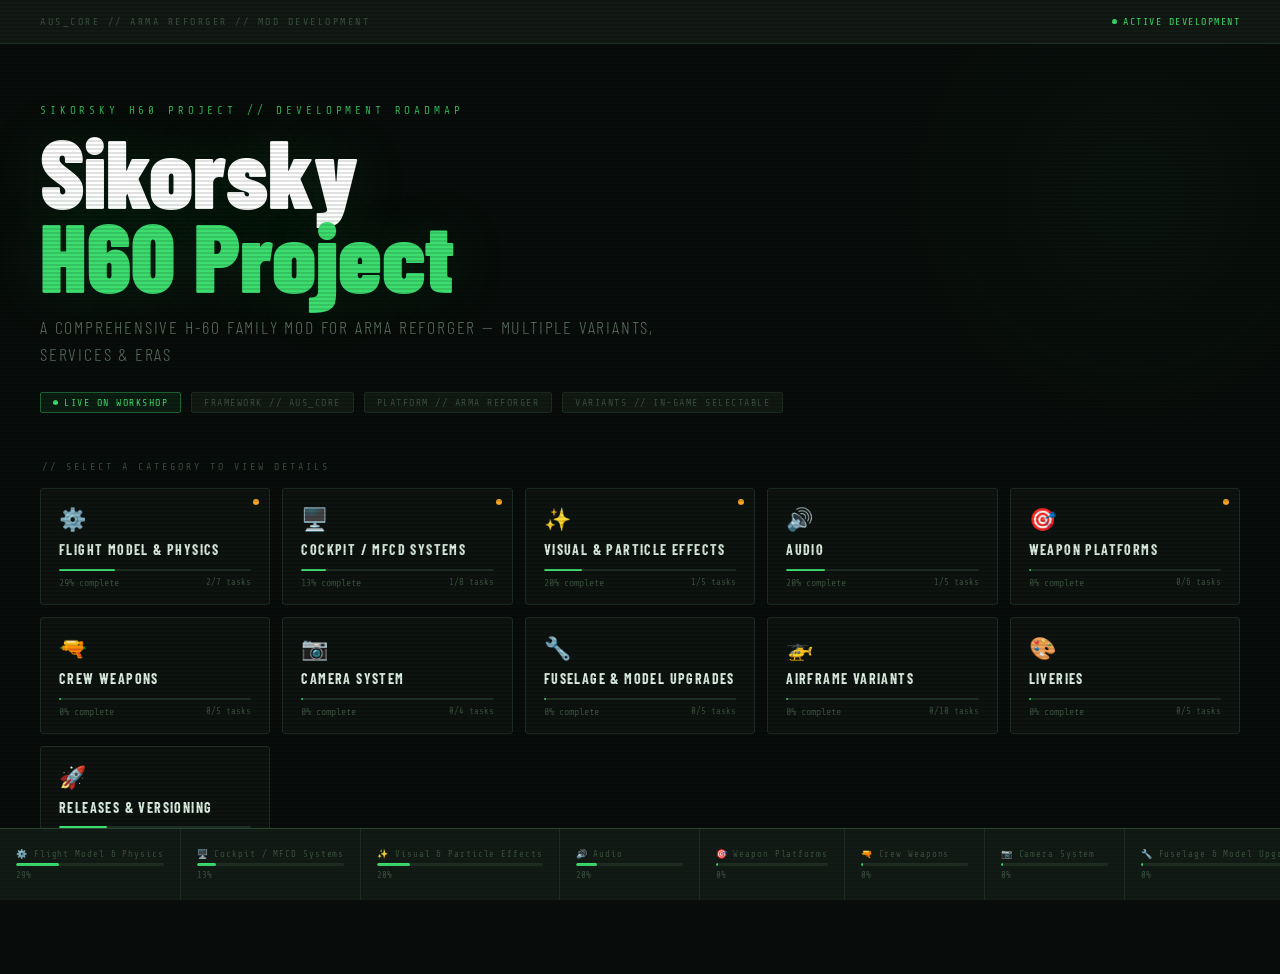
==== index.html @ 3d7a8bf0 "Updated roadmap build v1" ====
<!DOCTYPE html>
<html lang="en">
<head>
<meta charset="UTF-8">
<meta name="viewport" content="width=device-width, initial-scale=1.0">
<title>Sikorsky H60 Project — Development Roadmap</title>
<link href="https://fonts.googleapis.com/css2?family=Share+Tech+Mono&family=Barlow+Condensed:wght@300;400;600;700;900&family=Barlow:wght@300;400;500&display=swap" rel="stylesheet">
<link rel="stylesheet" href="shared.css">
<style>
  /* Index-specific: no sidebar offset for hero */
  body { display: block; }

  .hero {
    min-height: 100vh;
    padding-bottom: var(--timeline-h);
    display: flex;
    flex-direction: column;
  }

  /* Scanline + noise */
  .hero::before {
    content: '';
    position: fixed; inset: 0;
    background: repeating-linear-gradient(0deg, transparent, transparent 2px, rgba(0,0,0,0.06) 2px, rgba(0,0,0,0.06) 4px);
    pointer-events: none; z-index: 10;
  }

  /* Top bar */
  .top-bar {
    display: flex;
    align-items: center;
    justify-content: space-between;
    padding: 16px 40px;
    border-bottom: 1px solid var(--border);
    background: var(--surface2);
    position: relative; z-index: 5;
  }

  .top-bar-brand {
    font-family: 'Share Tech Mono', monospace;
    font-size: 10px;
    color: var(--text-muted);
    letter-spacing: 0.25em;
    text-transform: uppercase;
  }

  .top-bar-status {
    display: flex;
    align-items: center;
    gap: 6px;
    font-family: 'Share Tech Mono', monospace;
    font-size: 10px;
    color: var(--green);
    letter-spacing: 0.15em;
    text-transform: uppercase;
  }

  /* Hero section */
  .hero-main {
    flex: 1;
    display: flex;
    flex-direction: column;
    justify-content: center;
    padding: 60px 40px 40px;
    position: relative;
    overflow: hidden;
  }

  .hero-main::before {
    content: '';
    position: absolute;
    top: -100px; right: -100px;
    width: 500px; height: 500px;
    background: radial-gradient(circle, rgba(61,220,110,0.04) 0%, transparent 70%);
    pointer-events: none;
  }

  .hero-designation {
    font-family: 'Share Tech Mono', monospace;
    font-size: 11px;
    color: var(--green);
    letter-spacing: 0.35em;
    text-transform: uppercase;
    margin-bottom: 12px;
    opacity: 0.8;
  }

  .hero-title {
    font-family: 'Barlow Condensed', sans-serif;
    font-weight: 900;
    font-size: clamp(48px, 8vw, 96px);
    line-height: 0.88;
    color: #fff;
    text-shadow: 0 0 60px rgba(61,220,110,0.15);
    margin-bottom: 16px;
  }

  .hero-title span { color: var(--green); }

  .hero-subtitle {
    font-family: 'Barlow Condensed', sans-serif;
    font-weight: 300;
    font-size: clamp(14px, 2vw, 18px);
    color: var(--text-dim);
    letter-spacing: 0.1em;
    text-transform: uppercase;
    max-width: 640px;
    line-height: 1.5;
    margin-bottom: 24px;
  }

  .hero-badges {
    display: flex;
    gap: 10px;
    flex-wrap: wrap;
    margin-bottom: 48px;
  }

  .badge {
    display: inline-flex;
    align-items: center;
    gap: 6px;
    border-radius: 2px;
    padding: 4px 12px;
    font-family: 'Share Tech Mono', monospace;
    font-size: 10px;
    letter-spacing: 0.15em;
    text-transform: uppercase;
  }

  .badge-green { background: rgba(61,220,110,0.08); border: 1px solid var(--green-dim); color: var(--green); }
  .badge-dim   { background: rgba(30,45,34,0.4);    border: 1px solid var(--border);    color: var(--text-muted); }

  /* Category cards */
  .cards-heading {
    font-family: 'Share Tech Mono', monospace;
    font-size: 10px;
    color: var(--text-muted);
    letter-spacing: 0.3em;
    text-transform: uppercase;
    margin-bottom: 16px;
    padding-left: 2px;
  }

  .cards-grid {
    display: grid;
    grid-template-columns: repeat(auto-fill, minmax(220px, 1fr));
    gap: 12px;
  }

  .cat-card {
    display: block;
    background: var(--surface);
    border: 1px solid var(--border);
    border-radius: 3px;
    padding: 16px 18px;
    transition: all 0.2s;
    position: relative;
    overflow: hidden;
  }

  .cat-card::before {
    content: '';
    position: absolute;
    bottom: 0; left: 0; right: 0;
    height: 2px;
    background: var(--green);
    transform: scaleX(0);
    transform-origin: left;
    transition: transform 0.2s;
  }

  .cat-card:hover {
    border-color: var(--border-bright);
    background: rgba(13,20,16,0.95);
    transform: translateY(-2px);
  }

  .cat-card:hover::before { transform: scaleX(1); }

  .cat-icon { font-size: 22px; margin-bottom: 10px; display: block; }

  .cat-name {
    font-family: 'Barlow Condensed', sans-serif;
    font-weight: 700;
    font-size: 14px;
    letter-spacing: 0.1em;
    text-transform: uppercase;
    color: #ddeee2;
    margin-bottom: 10px;
    line-height: 1.2;
  }

  .cat-progress {
    width: 100%;
    height: 2px;
    background: var(--border);
    border-radius: 2px;
    overflow: hidden;
    margin-bottom: 6px;
  }

  .cat-fill {
    height: 100%;
    background: var(--green);
    border-radius: 2px;
    min-width: 2px;
  }

  .cat-stats {
    display: flex;
    justify-content: space-between;
    align-items: center;
  }

  .cat-pct {
    font-family: 'Share Tech Mono', monospace;
    font-size: 10px;
    color: var(--text-muted);
  }

  .cat-card:hover .cat-pct { color: var(--green); }

  .cat-count {
    font-family: 'Share Tech Mono', monospace;
    font-size: 9px;
    color: var(--text-muted);
  }

  /* WIP indicator */
  .cat-wip {
    position: absolute;
    top: 10px; right: 10px;
    width: 6px; height: 6px;
    border-radius: 50%;
    background: var(--amber);
    animation: pulse-amber 2s infinite;
  }

  @keyframes pulse-amber {
    0%, 100% { opacity: 1; box-shadow: 0 0 4px var(--amber); }
    50% { opacity: 0.3; box-shadow: none; }
  }

  @media (max-width: 600px) {
    .hero-main { padding: 48px 20px 32px; }
    .top-bar { padding: 12px 20px; }
    .cards-grid { grid-template-columns: 1fr 1fr; }
  }
</style>
</head>
<body>
<div class="hero">
  <div class="top-bar">
    <div class="top-bar-brand">AUS_CORE // ARMA REFORGER // MOD DEVELOPMENT</div>
    <div class="top-bar-status">
      <div class="status-dot"></div>
      Active Development
    </div>
  </div>

  <div class="hero-main">
    <div class="hero-designation">Sikorsky H60 Project // Development Roadmap</div>
    <div class="hero-title">Sikorsky<br><span>H60 Project</span></div>
    <div class="hero-subtitle">A comprehensive H-60 family mod for Arma Reforger — multiple variants, services &amp; eras</div>

    <div class="hero-badges">
      <div class="badge badge-green"><div class="status-dot"></div>Live on Workshop</div>
      <div class="badge badge-dim">Framework // AUS_CORE</div>
      <div class="badge badge-dim">Platform // Arma Reforger</div>
      <div class="badge badge-dim">Variants // In-Game Selectable</div>
    </div>

    <div class="cards-heading">// Select a category to view details</div>
    <div class="cards-grid" id="cards-grid"></div>
  </div>
</div>

<div id="timeline-mount"></div>

<script src="shared.js"></script>
<script>
  // Build category cards
  const grid = document.getElementById('cards-grid');
  const wip = ['flight-model', 'cockpit', 'visual-fx', 'weapon-platforms'];

  CATEGORIES.forEach(c => {
    const pct = Math.round((c.done / c.total) * 100);
    const card = document.createElement('a');
    card.href = c.file;
    card.className = 'cat-card';
    card.innerHTML = `
      ${wip.includes(c.id) ? '<div class="cat-wip"></div>' : ''}
      <span class="cat-icon">${c.icon}</span>
      <div class="cat-name">${c.label}</div>
      <div class="cat-progress"><div class="cat-fill" style="width:${pct}%"></div></div>
      <div class="cat-stats">
        <span class="cat-pct">${pct}% complete</span>
        <span class="cat-count">${c.done}/${c.total} tasks</span>
      </div>`;
    grid.appendChild(card);
  });

  // Timeline only (no sidebar on landing)
  const timelineEl = document.getElementById('timeline-mount');
  if (timelineEl) {
    // Inline a custom timeline for landing (no active)
    const bars = CATEGORIES.map(c => {
      const p = Math.round((c.done / c.total) * 100);
      return `<a href="${c.file}" class="tl-item" title="${c.label}: ${p}% complete">
        <div class="tl-label">${c.icon} ${c.label}</div>
        <div class="tl-track"><div class="tl-fill" style="width:${p}%"></div></div>
        <div class="tl-pct">${p}%</div>
      </a>`;
    }).join('');
    timelineEl.innerHTML = `<div class="timeline-bar" style="left:0"><div class="tl-scroll">${bars}</div></div>`;
  }
</script>
</body>
</html>
---- shared.css ----
/* ── VARIABLES ── */
:root {
  --bg: #080c0a;
  --surface: #0d1410;
  --surface2: #121a15;
  --border: #1e2d22;
  --border-bright: #2e4a35;
  --green: #3ddc6e;
  --green-dim: #1e6b3a;
  --amber: #f5a623;
  --amber-dim: #7a5010;
  --red: #e05252;
  --blue: #52a8e0;
  --purple: #a07adc;
  --teal: #3dccc8;
  --text: #c8d8cc;
  --text-dim: #5a7060;
  --text-muted: #3a4f3e;
  --sidebar-w: 240px;
  --timeline-h: 72px;
}

/* ── RESET ── */
*, *::before, *::after { margin: 0; padding: 0; box-sizing: border-box; }
a { text-decoration: none; color: inherit; }

/* ── BODY ── */
body {
  background: var(--bg);
  color: var(--text);
  font-family: 'Barlow', sans-serif;
  font-weight: 300;
  min-height: 100vh;
  display: flex;
  overflow-x: hidden;
}

/* Scanlines */
body::before {
  content: '';
  position: fixed; inset: 0;
  background: repeating-linear-gradient(0deg, transparent, transparent 2px, rgba(0,0,0,0.06) 2px, rgba(0,0,0,0.06) 4px);
  pointer-events: none; z-index: 2000;
}

/* ── SIDEBAR ── */
.sidebar {
  width: var(--sidebar-w);
  min-height: 100vh;
  background: var(--surface2);
  border-right: 1px solid var(--border);
  display: flex;
  flex-direction: column;
  position: fixed;
  top: 0; left: 0;
  bottom: var(--timeline-h);
  z-index: 100;
  overflow-y: auto;
  transition: transform 0.25s ease;
}

.sidebar-home {
  display: flex;
  align-items: center;
  gap: 12px;
  padding: 18px 16px;
  border-bottom: 1px solid var(--border);
  background: linear-gradient(135deg, rgba(61,220,110,0.06) 0%, transparent 100%);
}

.sidebar-logo {
  font-family: 'Barlow Condensed', sans-serif;
  font-weight: 900;
  font-size: 22px;
  color: var(--green);
  text-shadow: 0 0 20px rgba(61,220,110,0.4);
  flex-shrink: 0;
}

.sidebar-project {
  font-family: 'Barlow Condensed', sans-serif;
  font-weight: 300;
  font-size: 11px;
  color: var(--text-dim);
  letter-spacing: 0.08em;
  text-transform: uppercase;
  line-height: 1.4;
}

.sidebar-project span { color: var(--text); font-weight: 600; }

.nav-links {
  flex: 1;
  padding: 8px 0;
  overflow-y: auto;
}

.nav-link {
  display: flex;
  align-items: center;
  gap: 10px;
  padding: 9px 16px;
  font-size: 12px;
  color: var(--text-dim);
  border-left: 2px solid transparent;
  transition: all 0.15s;
  position: relative;
}

.nav-link:hover {
  background: rgba(61,220,110,0.04);
  color: var(--text);
  border-left-color: var(--green-dim);
}

.nav-link.active {
  background: rgba(61,220,110,0.07);
  color: var(--green);
  border-left-color: var(--green);
}

.nav-icon { font-size: 14px; width: 20px; text-align: center; flex-shrink: 0; }
.nav-label { flex: 1; font-family: 'Barlow', sans-serif; font-size: 12px; }
.nav-pct {
  font-family: 'Share Tech Mono', monospace;
  font-size: 9px;
  color: var(--text-muted);
  flex-shrink: 0;
}
.nav-link.active .nav-pct { color: var(--green-dim); }

.sidebar-footer {
  padding: 12px 16px;
  border-top: 1px solid var(--border);
  font-family: 'Share Tech Mono', monospace;
  font-size: 9px;
  color: var(--text-muted);
  letter-spacing: 0.15em;
  text-transform: uppercase;
}

.sidebar-toggle {
  display: none;
  position: fixed;
  top: 12px; left: 12px;
  z-index: 200;
  background: var(--surface2);
  border: 1px solid var(--border);
  color: var(--green);
  font-size: 18px;
  width: 38px; height: 38px;
  border-radius: 3px;
  cursor: pointer;
}

/* ── MAIN CONTENT ── */
.page-wrap {
  margin-left: var(--sidebar-w);
  margin-bottom: var(--timeline-h);
  flex: 1;
  min-width: 0;
}

/* ── PAGE HEADER ── */
.page-header {
  padding: 32px 40px 28px;
  border-bottom: 1px solid var(--border-bright);
  background: linear-gradient(180deg, rgba(61,220,110,0.03) 0%, transparent 100%);
  position: relative;
}

.page-header::before {
  content: '';
  position: absolute; top: 0; left: 0; right: 0; height: 1px;
  background: linear-gradient(90deg, transparent, var(--green), transparent);
  opacity: 0.5;
}

.page-designation {
  font-family: 'Share Tech Mono', monospace;
  font-size: 10px;
  color: var(--green);
  letter-spacing: 0.3em;
  text-transform: uppercase;
  margin-bottom: 6px;
  opacity: 0.7;
}

.page-title {
  font-family: 'Barlow Condensed', sans-serif;
  font-weight: 900;
  font-size: clamp(28px, 4vw, 48px);
  line-height: 0.95;
  color: #fff;
  text-shadow: 0 0 30px rgba(61,220,110,0.15);
}

.page-title span { color: var(--green); }

.page-meta {
  display: flex;
  align-items: center;
  gap: 16px;
  margin-top: 12px;
  flex-wrap: wrap;
}

.status-badge {
  display: inline-flex;
  align-items: center;
  gap: 6px;
  background: rgba(61,220,110,0.08);
  border: 1px solid var(--green-dim);
  border-radius: 2px;
  padding: 3px 10px;
  font-family: 'Share Tech Mono', monospace;
  font-size: 10px;
  color: var(--green);
  letter-spacing: 0.15em;
  text-transform: uppercase;
}

.status-dot {
  width: 5px; height: 5px;
  border-radius: 50%;
  background: var(--green);
  animation: pulse 2s infinite;
}

@keyframes pulse {
  0%, 100% { opacity: 1; box-shadow: 0 0 4px var(--green); }
  50% { opacity: 0.4; box-shadow: none; }
}

.progress-summary {
  font-family: 'Share Tech Mono', monospace;
  font-size: 10px;
  color: var(--text-muted);
  letter-spacing: 0.1em;
}

.progress-summary span { color: var(--green); }

/* ── CONTENT AREA ── */
.content {
  padding: 32px 40px;
}

/* ── TASK CARDS ── */
.task-grid {
  display: grid;
  grid-template-columns: 1fr 1fr;
  gap: 20px;
  margin-bottom: 32px;
}

.task-section {
  background: var(--surface);
  border: 1px solid var(--border);
  border-radius: 3px;
  overflow: hidden;
  transition: border-color 0.2s;
}

.task-section:hover { border-color: var(--border-bright); }
.task-section.full { grid-column: 1 / -1; }

.section-head {
  display: flex;
  align-items: center;
  gap: 10px;
  padding: 12px 18px;
  border-bottom: 1px solid var(--border);
  background: var(--surface2);
}

.section-head-title {
  font-family: 'Barlow Condensed', sans-serif;
  font-weight: 700;
  font-size: 13px;
  letter-spacing: 0.12em;
  text-transform: uppercase;
  color: #ddeee2;
  flex: 1;
}

.section-head-count {
  font-family: 'Share Tech Mono', monospace;
  font-size: 9px;
  color: var(--text-muted);
}

/* ── TASKS ── */
.task-list { padding: 10px 0; }

.task {
  display: flex;
  align-items: flex-start;
  gap: 12px;
  padding: 9px 18px;
  border-bottom: 1px solid rgba(30,45,34,0.5);
  transition: background 0.15s;
}

.task:last-child { border-bottom: none; }
.task:hover { background: rgba(61,220,110,0.03); }

.task-status {
  width: 18px; height: 18px;
  border-radius: 2px;
  flex-shrink: 0;
  margin-top: 1px;
  display: flex;
  align-items: center;
  justify-content: center;
  font-size: 10px;
}

.task-status.done    { background: rgba(61,220,110,0.15); border: 1px solid var(--green-dim); color: var(--green); }
.task-status.active  { background: rgba(245,166,35,0.12); border: 1px solid var(--amber-dim); color: var(--amber); animation: amber-pulse 3s infinite; }
.task-status.todo    { background: transparent; border: 1px solid var(--text-muted); }
.task-status.blocked { background: rgba(224,82,82,0.1); border: 1px solid rgba(224,82,82,0.3); color: var(--red); }

@keyframes amber-pulse {
  0%, 100% { box-shadow: 0 0 0 0 rgba(245,166,35,0.3); }
  50% { box-shadow: 0 0 6px 1px rgba(245,166,35,0.15); }
}

.task-info { flex: 1; }
.task-name { font-size: 13px; font-weight: 400; color: var(--text); line-height: 1.3; }
.task-name.done-text   { color: var(--text-dim); text-decoration: line-through; text-decoration-color: var(--text-muted); }
.task-name.active-text { color: #ddeee2; }
.task-note { font-family: 'Share Tech Mono', monospace; font-size: 10px; color: var(--text-muted); margin-top: 3px; line-height: 1.4; }

.task-tag { font-family: 'Share Tech Mono', monospace; font-size: 9px; padding: 2px 6px; border-radius: 1px; letter-spacing: 0.1em; text-transform: uppercase; flex-shrink: 0; margin-top: 2px; }
.tag-wip   { background: rgba(245,166,35,0.1);   color: var(--amber);  border: 1px solid rgba(245,166,35,0.2); }
.tag-next  { background: rgba(82,168,224,0.1);   color: var(--blue);   border: 1px solid rgba(82,168,224,0.2); }
.tag-done  { background: rgba(61,220,110,0.08);  color: var(--green);  border: 1px solid rgba(61,220,110,0.2); }
.tag-later { background: rgba(160,122,220,0.08); color: var(--purple); border: 1px solid rgba(160,122,220,0.2); }

/* ── NOTES BLOCK ── */
.notes-block {
  background: var(--surface);
  border: 1px solid var(--border);
  border-left: 3px solid var(--green-dim);
  border-radius: 3px;
  padding: 16px 20px;
  margin-bottom: 24px;
}

.notes-label {
  font-family: 'Share Tech Mono', monospace;
  font-size: 9px;
  color: var(--green);
  letter-spacing: 0.25em;
  text-transform: uppercase;
  margin-bottom: 8px;
}

.notes-text {
  font-size: 13px;
  color: var(--text-dim);
  line-height: 1.7;
}

/* ── TIMELINE BAR ── */
.timeline-bar {
  position: fixed;
  bottom: 0; left: var(--sidebar-w); right: 0;
  height: var(--timeline-h);
  background: var(--surface2);
  border-top: 1px solid var(--border-bright);
  z-index: 100;
  overflow: hidden;
}

.tl-scroll {
  display: flex;
  height: 100%;
  overflow-x: auto;
  overflow-y: hidden;
  scrollbar-width: thin;
  scrollbar-color: var(--border-bright) transparent;
}

.tl-scroll::-webkit-scrollbar { height: 3px; }
.tl-scroll::-webkit-scrollbar-track { background: transparent; }
.tl-scroll::-webkit-scrollbar-thumb { background: var(--border-bright); border-radius: 2px; }

.tl-item {
  display: flex;
  flex-direction: column;
  justify-content: center;
  gap: 4px;
  padding: 0 16px;
  min-width: 140px;
  border-right: 1px solid var(--border);
  transition: background 0.15s;
  cursor: pointer;
  flex-shrink: 0;
}

.tl-item:hover { background: rgba(61,220,110,0.04); }

.tl-item.tl-active {
  background: rgba(61,220,110,0.06);
  border-top: 2px solid var(--green);
}

.tl-label {
  font-family: 'Share Tech Mono', monospace;
  font-size: 9px;
  color: var(--text-muted);
  letter-spacing: 0.1em;
  white-space: nowrap;
  overflow: hidden;
  text-overflow: ellipsis;
}

.tl-item.tl-active .tl-label { color: var(--green); }

.tl-track {
  width: 100%;
  height: 3px;
  background: var(--border);
  border-radius: 2px;
  overflow: hidden;
}

.tl-fill {
  height: 100%;
  background: var(--green);
  border-radius: 2px;
  transition: width 0.5s ease;
  min-width: 2px;
}

.tl-item.tl-active .tl-fill { box-shadow: 0 0 6px rgba(61,220,110,0.5); }

.tl-pct {
  font-family: 'Share Tech Mono', monospace;
  font-size: 9px;
  color: var(--text-muted);
}

.tl-item.tl-active .tl-pct { color: var(--green); }

/* ── LEGEND ── */
.legend {
  display: flex;
  gap: 20px;
  align-items: center;
  padding: 14px 0;
  flex-wrap: wrap;
  border-top: 1px solid var(--border);
  margin-top: 8px;
}

.legend-label { font-family: 'Share Tech Mono', monospace; font-size: 9px; color: var(--text-muted); letter-spacing: 0.2em; text-transform: uppercase; }
.legend-item { display: flex; align-items: center; gap: 6px; font-family: 'Share Tech Mono', monospace; font-size: 10px; color: var(--text-dim); }
.legend-dot { width: 10px; height: 10px; border-radius: 1px; }
.ld-done   { background: rgba(61,220,110,0.15); border: 1px solid var(--green-dim); }
.ld-active { background: rgba(245,166,35,0.12); border: 1px solid var(--amber-dim); }
.ld-todo   { background: transparent; border: 1px solid var(--text-muted); }
.ld-later  { background: rgba(160,122,220,0.08); border: 1px solid rgba(160,122,220,0.2); }

/* ── RESPONSIVE ── */
@media (max-width: 900px) {
  .sidebar { transform: translateX(-100%); }
  .sidebar.open { transform: translateX(0); }
  .sidebar-toggle { display: flex; align-items: center; justify-content: center; }
  .page-wrap { margin-left: 0; }
  .timeline-bar { left: 0; }
  .task-grid { grid-template-columns: 1fr; }
  .task-section.full { grid-column: 1; }
  .page-header { padding: 20px; padding-top: 56px; }
  .content { padding: 20px; }
}

@media (max-width: 600px) {
  .tl-item { min-width: 110px; padding: 0 10px; }
}
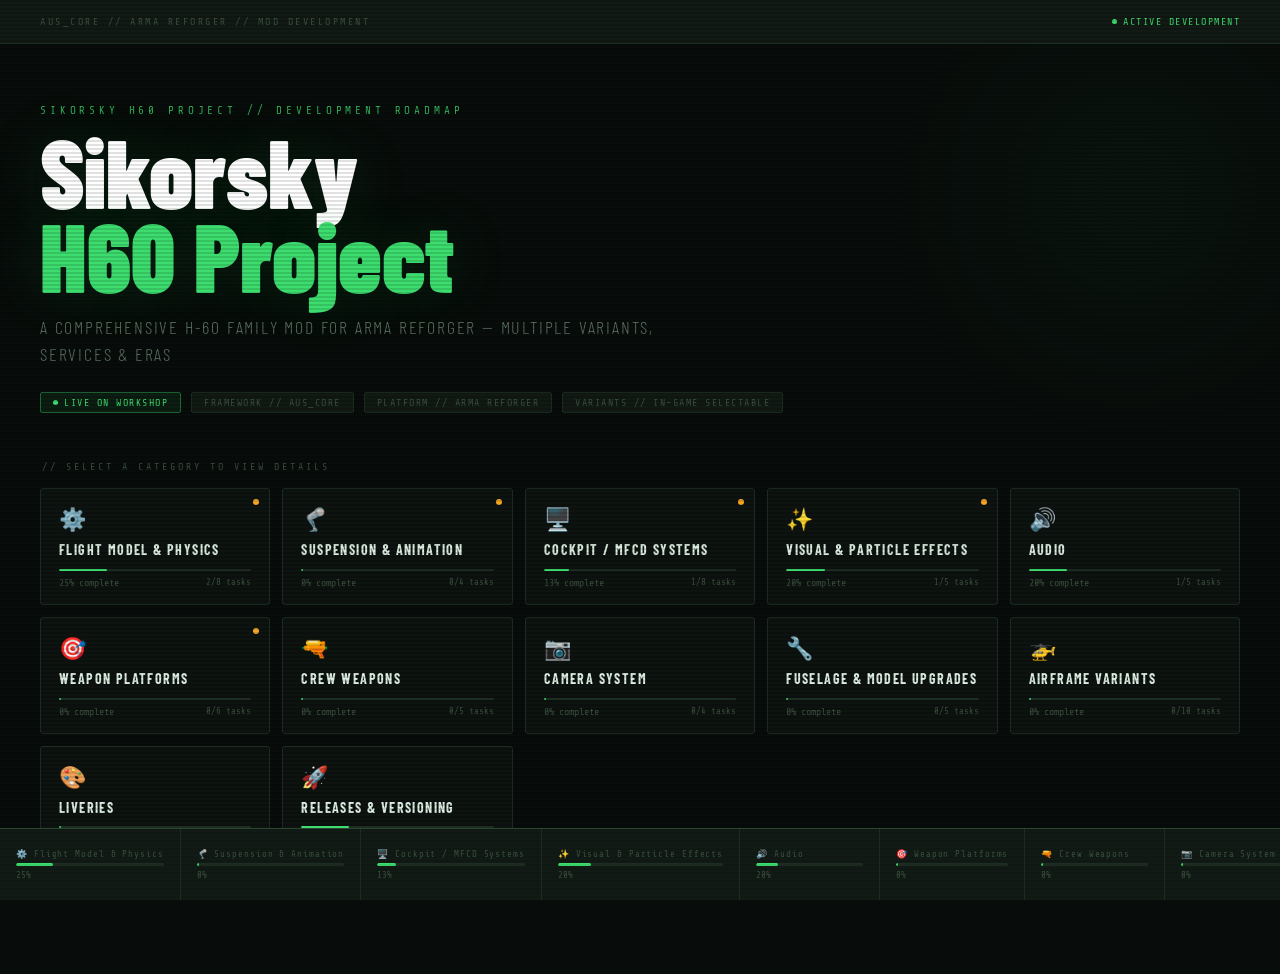
==== commit 4abfad03: "Fix 0.6.51 roadmap" ====
--- a/index.html
+++ b/index.html
@@ -282,7 +282,7 @@
 <script>
   // Build category cards
   const grid = document.getElementById('cards-grid');
-  const wip = ['flight-model', 'cockpit', 'visual-fx', 'weapon-platforms'];
+  const wip = ['flight-model', 'suspension', 'cockpit', 'visual-fx', 'weapon-platforms'];
 
   CATEGORIES.forEach(c => {
     const pct = Math.round((c.done / c.total) * 100);
